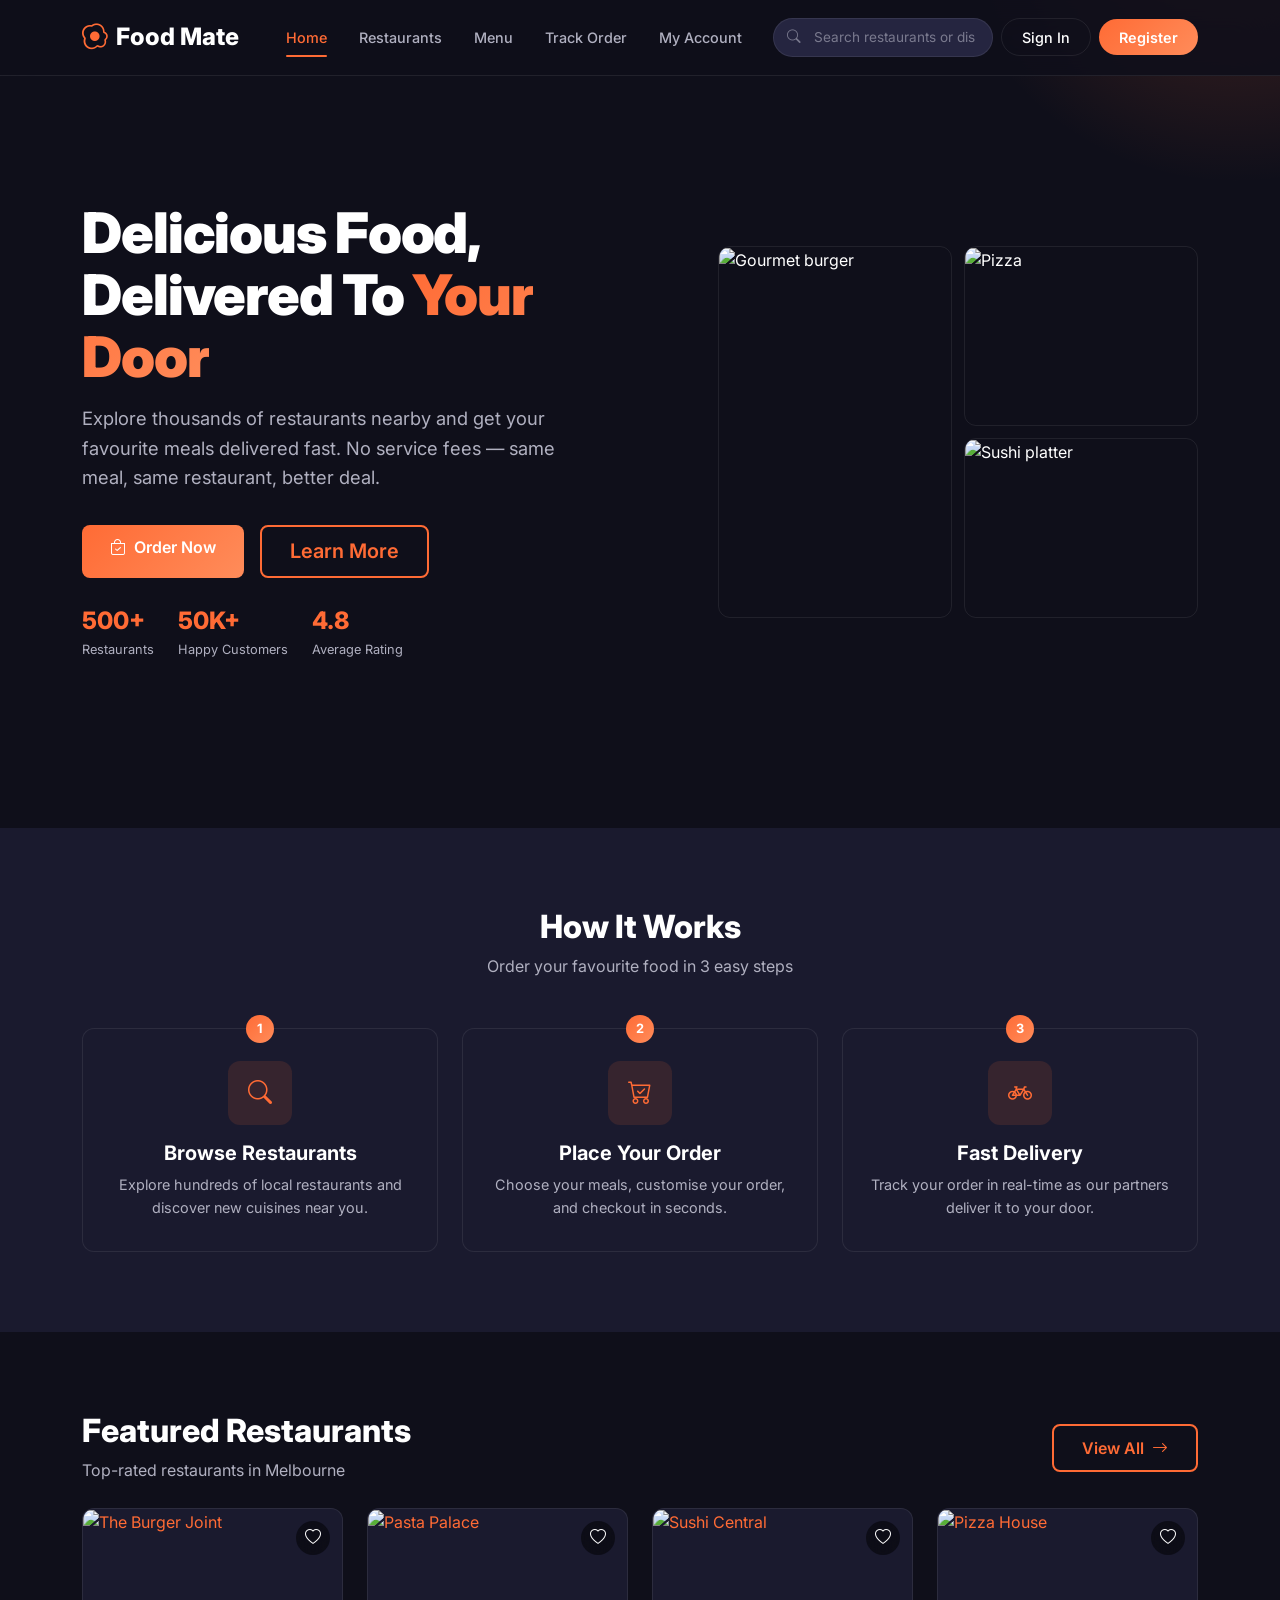
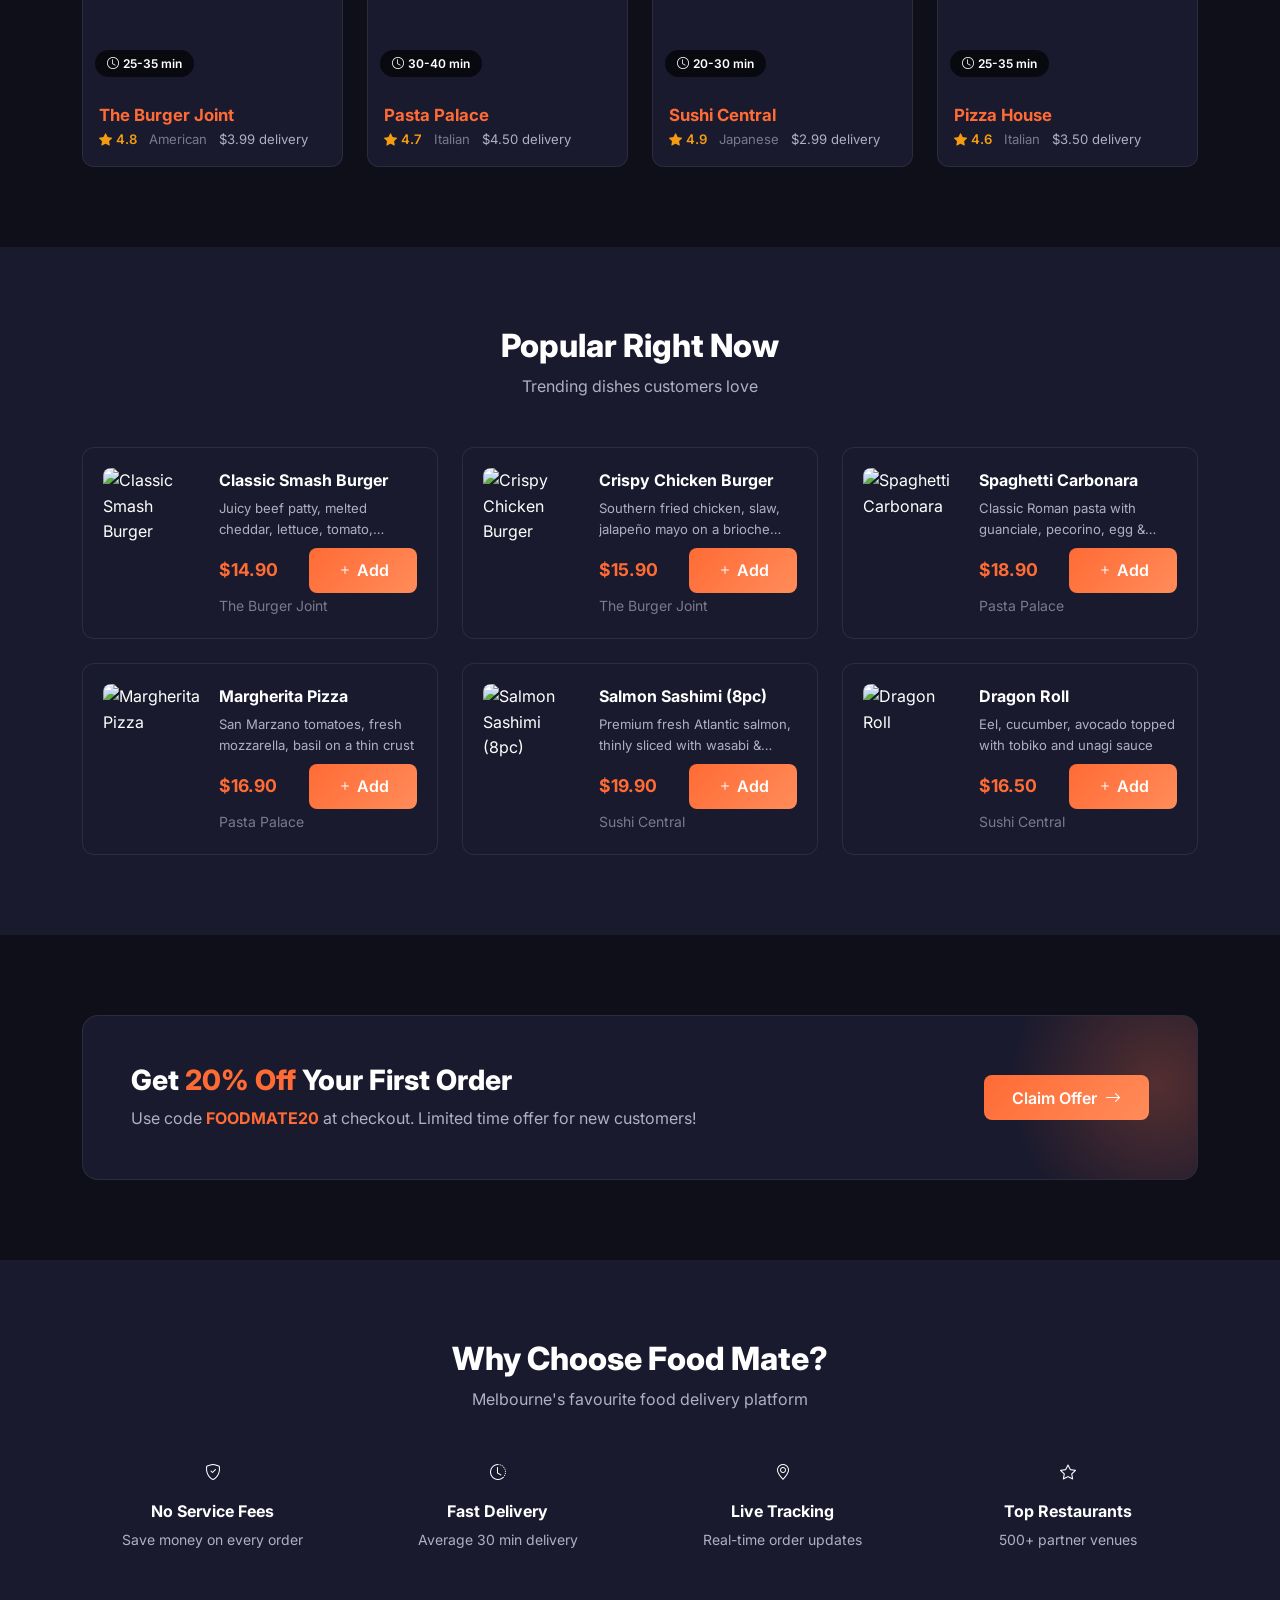
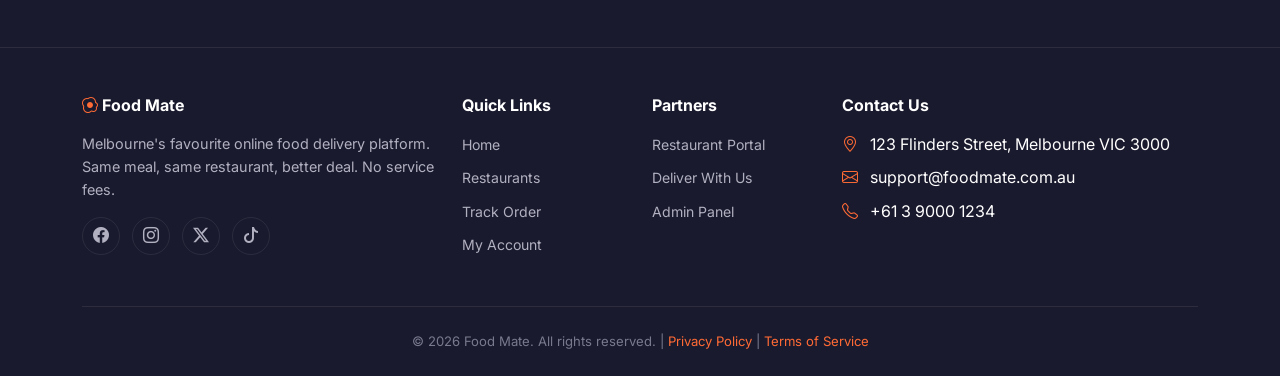
==== frontend/index.html @ a44403a7 "08 August Week 4" ====
<!DOCTYPE html>
<html lang="en">
<head>
  <meta charset="UTF-8">
  <meta name="viewport" content="width=device-width, initial-scale=1.0">
  <meta name="description" content="Food Mate — Melbourne's favourite online food delivery platform. Order from local restaurants with no service fees.">
  <title>Food Mate — Delicious Food, Delivered To Your Door</title>
  <!-- Bootstrap 5 -->
  <link href="https://cdn.jsdelivr.net/npm/bootstrap@5.3.3/dist/css/bootstrap.min.css" rel="stylesheet">
  <!-- Bootstrap Icons -->
  <link href="https://cdn.jsdelivr.net/npm/bootstrap-icons@1.11.3/font/bootstrap-icons.min.css" rel="stylesheet">
  <!-- Custom CSS -->
  <link href="css/style.css" rel="stylesheet">
</head>
<body>

  <!-- ═══════ NAVBAR ═══════ -->
  <nav class="navbar navbar-expand-lg navbar-foodmate fixed-top" id="mainNav">
    <div class="container">
      <a class="navbar-brand navbar-brand-custom" href="index.html">
        <i class="bi bi-egg-fried brand-icon"></i> Food Mate
      </a>
      <button class="navbar-toggler" type="button" data-bs-toggle="collapse" data-bs-target="#navbarContent">
        <span class="navbar-toggler-icon"></span>
      </button>
      <div class="collapse navbar-collapse" id="navbarContent">
        <ul class="navbar-nav mx-auto mb-2 mb-lg-0">
          <li class="nav-item"><a class="nav-link active" href="index.html">Home</a></li>
          <li class="nav-item"><a class="nav-link" href="restaurants.html">Restaurants</a></li>
          <li class="nav-item"><a class="nav-link" href="restaurant-detail.html">Menu</a></li>
          <li class="nav-item"><a class="nav-link" href="track-order.html">Track Order</a></li>
          <li class="nav-item"><a class="nav-link" href="dashboard.html">My Account</a></li>
        </ul>
        <div class="d-flex align-items-center gap-2">
          <div class="nav-search d-none d-md-block">
            <i class="bi bi-search search-icon"></i>
            <input type="text" placeholder="Search restaurants or dishes..." id="navSearch">
          </div>
          <a href="login.html" class="btn btn-signin">Sign In</a>
          <a href="login.html" class="btn btn-register">Register</a>
        </div>
      </div>
    </div>
  </nav>

  <!-- ═══════ HERO SECTION ═══════ -->
  <section class="hero-section" style="padding-top: 100px;">
    <div class="container">
      <div class="row align-items-center">
        <div class="col-lg-6 mb-4 mb-lg-0">
          <h1 class="hero-title animate-fadeInUp">
            Delicious Food,<br>Delivered To <span class="highlight">Your Door</span>
          </h1>
          <p class="hero-subtitle animate-fadeInUp delay-1">
            Explore thousands of restaurants nearby and get your favourite meals delivered fast. No service fees — same meal, same restaurant, better deal.
          </p>
          <div class="d-flex gap-3 animate-fadeInUp delay-2">
            <a href="restaurants.html" class="btn btn-accent btn-lg">
              <i class="bi bi-bag-check me-2"></i>Order Now
            </a>
            <a href="#how-it-works" class="btn btn-accent-outline btn-lg">
              Learn More
            </a>
          </div>
          <!-- Quick Stats -->
          <div class="d-flex gap-4 mt-4 animate-fadeInUp delay-3">
            <div>
              <div style="font-size:1.5rem; font-weight:800; color:var(--accent)">500+</div>
              <div style="font-size:0.8rem; color:var(--text-secondary)">Restaurants</div>
            </div>
            <div>
              <div style="font-size:1.5rem; font-weight:800; color:var(--accent)">50K+</div>
              <div style="font-size:0.8rem; color:var(--text-secondary)">Happy Customers</div>
            </div>
            <div>
              <div style="font-size:1.5rem; font-weight:800; color:var(--accent)">4.8</div>
              <div style="font-size:0.8rem; color:var(--text-secondary)">Average Rating</div>
            </div>
          </div>
        </div>
        <div class="col-lg-6 animate-fadeInUp delay-2">
          <div class="hero-image-grid">
            <div class="img-wrapper">
              <img src="https://images.unsplash.com/photo-1568901346375-23c9450c58cd?w=400&h=500&fit=crop" alt="Gourmet burger">
            </div>
            <div class="img-wrapper">
              <img src="https://images.unsplash.com/photo-1565299624946-b28f40a0ae38?w=400&h=250&fit=crop" alt="Pizza">
            </div>
            <div class="img-wrapper">
              <img src="https://images.unsplash.com/photo-1579584425555-c3ce17fd4351?w=400&h=250&fit=crop" alt="Sushi platter">
            </div>
          </div>
        </div>
      </div>
    </div>
  </section>

  <!-- ═══════ HOW IT WORKS ═══════ -->
  <section class="section-padding" id="how-it-works" style="background: var(--bg-primary);">
    <div class="container">
      <div class="text-center mb-5">
        <h2 class="section-title reveal">How It Works</h2>
        <p class="section-subtitle reveal">Order your favourite food in 3 easy steps</p>
      </div>
      <div class="row g-4">
        <div class="col-md-4 reveal delay-1">
          <div class="step-card">
            <span class="step-number">1</span>
            <div class="step-icon"><i class="bi bi-search"></i></div>
            <h5>Browse Restaurants</h5>
            <p>Explore hundreds of local restaurants and discover new cuisines near you.</p>
          </div>
        </div>
        <div class="col-md-4 reveal delay-2">
          <div class="step-card">
            <span class="step-number">2</span>
            <div class="step-icon"><i class="bi bi-cart-check"></i></div>
            <h5>Place Your Order</h5>
            <p>Choose your meals, customise your order, and checkout in seconds.</p>
          </div>
        </div>
        <div class="col-md-4 reveal delay-3">
          <div class="step-card">
            <span class="step-number">3</span>
            <div class="step-icon"><i class="bi bi-bicycle"></i></div>
            <h5>Fast Delivery</h5>
            <p>Track your order in real-time as our partners deliver it to your door.</p>
          </div>
        </div>
      </div>
    </div>
  </section>

  <!-- ═══════ FEATURED RESTAURANTS ═══════ -->
  <section class="section-padding">
    <div class="container">
      <div class="d-flex justify-content-between align-items-center mb-4">
        <div>
          <h2 class="section-title reveal">Featured Restaurants</h2>
          <p class="section-subtitle reveal mb-0">Top-rated restaurants in Melbourne</p>
        </div>
        <a href="restaurants.html" class="btn btn-accent-outline d-none d-md-inline-block reveal">View All <i class="bi bi-arrow-right ms-1"></i></a>
      </div>
      <div class="row g-4" id="featuredRestaurants">
        <!-- Filled by JS -->
      </div>
      <div class="text-center mt-4 d-md-none">
        <a href="restaurants.html" class="btn btn-accent-outline">View All Restaurants</a>
      </div>
    </div>
  </section>

  <!-- ═══════ POPULAR DISHES ═══════ -->
  <section class="section-padding" style="background: var(--bg-primary);">
    <div class="container">
      <div class="text-center mb-5">
        <h2 class="section-title reveal">Popular Right Now</h2>
        <p class="section-subtitle reveal">Trending dishes customers love</p>
      </div>
      <div class="row g-4" id="popularDishes">
        <!-- Filled by JS -->
      </div>
    </div>
  </section>

  <!-- ═══════ PROMO BANNER ═══════ -->
  <section class="section-padding">
    <div class="container">
      <div class="promo-banner d-flex flex-column flex-md-row align-items-center justify-content-between gap-3 reveal">
        <div>
          <h3>Get <span class="highlight">20% Off</span> Your First Order</h3>
          <p class="mb-0">Use code <strong style="color:var(--accent)">FOODMATE20</strong> at checkout. Limited time offer for new customers!</p>
        </div>
        <a href="restaurants.html" class="btn btn-accent btn-lg flex-shrink-0" style="position:relative;">
          Claim Offer <i class="bi bi-arrow-right ms-1"></i>
        </a>
      </div>
    </div>
  </section>

  <!-- ═══════ APP FEATURES ═══════ -->
  <section class="section-padding" style="background: var(--bg-primary);">
    <div class="container">
      <div class="text-center mb-5">
        <h2 class="section-title reveal">Why Choose Food Mate?</h2>
        <p class="section-subtitle reveal">Melbourne's favourite food delivery platform</p>
      </div>
      <div class="row g-4">
        <div class="col-md-3 col-6 reveal delay-1">
          <div class="text-center">
            <div class="step-icon mx-auto mb-3"><i class="bi bi-shield-check"></i></div>
            <h6 class="fw-bold">No Service Fees</h6>
            <p class="small" style="color:var(--text-secondary)">Save money on every order</p>
          </div>
        </div>
        <div class="col-md-3 col-6 reveal delay-2">
          <div class="text-center">
            <div class="step-icon mx-auto mb-3"><i class="bi bi-clock-history"></i></div>
            <h6 class="fw-bold">Fast Delivery</h6>
            <p class="small" style="color:var(--text-secondary)">Average 30 min delivery</p>
          </div>
        </div>
        <div class="col-md-3 col-6 reveal delay-3">
          <div class="text-center">
            <div class="step-icon mx-auto mb-3"><i class="bi bi-geo-alt"></i></div>
            <h6 class="fw-bold">Live Tracking</h6>
            <p class="small" style="color:var(--text-secondary)">Real-time order updates</p>
          </div>
        </div>
        <div class="col-md-3 col-6 reveal delay-4">
          <div class="text-center">
            <div class="step-icon mx-auto mb-3"><i class="bi bi-star"></i></div>
            <h6 class="fw-bold">Top Restaurants</h6>
            <p class="small" style="color:var(--text-secondary)">500+ partner venues</p>
          </div>
        </div>
      </div>
    </div>
  </section>

  <!-- ═══════ FOOTER ═══════ -->
  <footer class="footer">
    <div class="container">
      <div class="row g-4">
        <div class="col-lg-4 col-md-6">
          <h5><i class="bi bi-egg-fried" style="color:var(--accent)"></i> Food Mate</h5>
          <p style="color:var(--text-secondary); font-size:0.9rem;">Melbourne's favourite online food delivery platform. Same meal, same restaurant, better deal. No service fees.</p>
          <div class="social-icons">
            <a href="#"><i class="bi bi-facebook"></i></a>
            <a href="#"><i class="bi bi-instagram"></i></a>
            <a href="#"><i class="bi bi-twitter-x"></i></a>
            <a href="#"><i class="bi bi-tiktok"></i></a>
          </div>
        </div>
        <div class="col-lg-2 col-md-6">
          <h5>Quick Links</h5>
          <ul class="footer-links">
            <li><a href="index.html">Home</a></li>
            <li><a href="restaurants.html">Restaurants</a></li>
            <li><a href="track-order.html">Track Order</a></li>
            <li><a href="dashboard.html">My Account</a></li>
          </ul>
        </div>
        <div class="col-lg-2 col-md-6">
          <h5>Partners</h5>
          <ul class="footer-links">
            <li><a href="restaurant-dashboard.html">Restaurant Portal</a></li>
            <li><a href="delivery-dashboard.html">Deliver With Us</a></li>
            <li><a href="admin.html">Admin Panel</a></li>
          </ul>
        </div>
        <div class="col-lg-4 col-md-6">
          <h5>Contact Us</h5>
          <ul class="footer-links">
            <li><i class="bi bi-geo-alt me-2" style="color:var(--accent)"></i> 123 Flinders Street, Melbourne VIC 3000</li>
            <li><i class="bi bi-envelope me-2" style="color:var(--accent)"></i> support@foodmate.com.au</li>
            <li><i class="bi bi-telephone me-2" style="color:var(--accent)"></i> +61 3 9000 1234</li>
          </ul>
        </div>
      </div>
      <div class="footer-bottom">
        <p class="mb-0">&copy; 2026 Food Mate. All rights reserved. | <a href="#">Privacy Policy</a> | <a href="#">Terms of Service</a></p>
      </div>
    </div>
  </footer>

  <!-- Bootstrap JS -->
  <script src="https://cdn.jsdelivr.net/npm/bootstrap@5.3.3/dist/js/bootstrap.bundle.min.js"></script>
  <script src="js/app.js"></script>
  <script>
    // Populate Featured Restaurants
    document.addEventListener('DOMContentLoaded', () => {
      const container = document.getElementById('featuredRestaurants');
      RESTAURANTS.slice(0, 4).forEach((r, i) => {
        container.innerHTML += `
          <div class="col-lg-3 col-md-6 reveal delay-${i+1}">
            <a href="restaurant-detail.html?id=${r.id}" class="text-decoration-none">
              <div class="restaurant-card">
                <div class="card-img-wrapper">
                  <img src="${r.image}" alt="${r.name}" loading="lazy">
                  <button class="fav-btn" title="Add to favorites"><i class="bi bi-heart"></i></button>
                  <span class="delivery-badge"><i class="bi bi-clock me-1"></i>${r.deliveryTime}</span>
                </div>
                <div class="card-body">
                  <h6 class="restaurant-name">${r.name}</h6>
                  <div class="restaurant-meta">
                    <span class="rating"><i class="bi bi-star-fill"></i> ${r.rating}</span>
                    <span class="cuisine-tag">${r.cuisine}</span>
                    <span>$${r.deliveryFee.toFixed(2)} delivery</span>
                  </div>
                </div>
              </div>
            </a>
          </div>`;
      });

      // Populate Popular Dishes
      const dishContainer = document.getElementById('popularDishes');
      const allDishes = RESTAURANTS.flatMap(r => r.menu.slice(0, 2).map(m => ({...m, restaurant: r.name})));
      allDishes.slice(0, 6).forEach((dish, i) => {
        dishContainer.innerHTML += `
          <div class="col-lg-4 col-md-6 reveal delay-${(i%3)+1}">
            <div class="menu-item">
              <img src="${dish.image}" alt="${dish.name}" class="item-image">
              <div class="item-info">
                <div class="item-name">${dish.name}</div>
                <div class="item-desc">${dish.desc}</div>
                <div class="d-flex justify-content-between align-items-center">
                  <span class="item-price">${formatPrice(dish.price)}</span>
                  <button class="btn btn-accent btn-sm" onclick="Cart.addItem({id:${dish.id}, name:'${dish.name.replace(/'/g,"\\'")}', price:${dish.price}, image:'${dish.image}'})">
                    <i class="bi bi-plus"></i> Add
                  </button>
                </div>
                <small style="color:var(--text-muted)">${dish.restaurant}</small>
              </div>
            </div>
          </div>`;
      });

      // Re-init scroll reveal for dynamically added elements
      initScrollReveal();
      initFavorites();
    });
  </script>
</body>
</html>
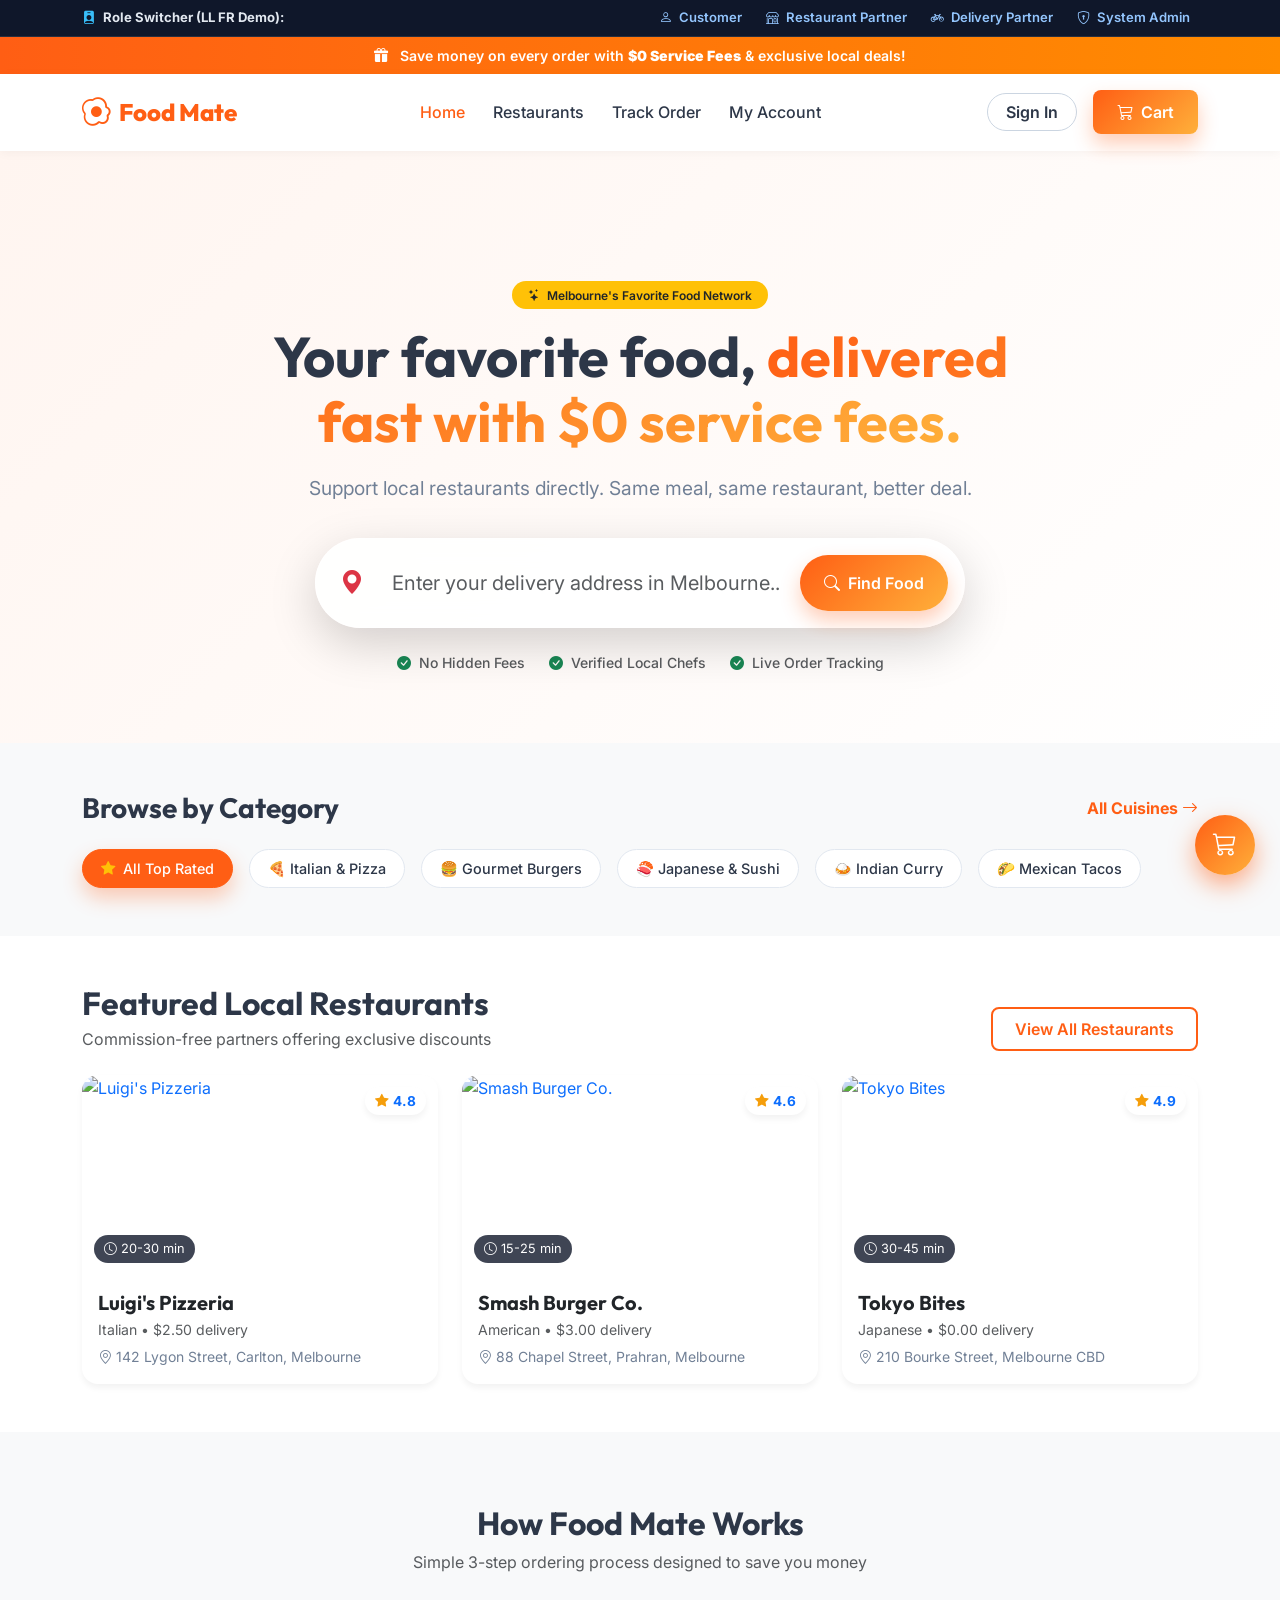
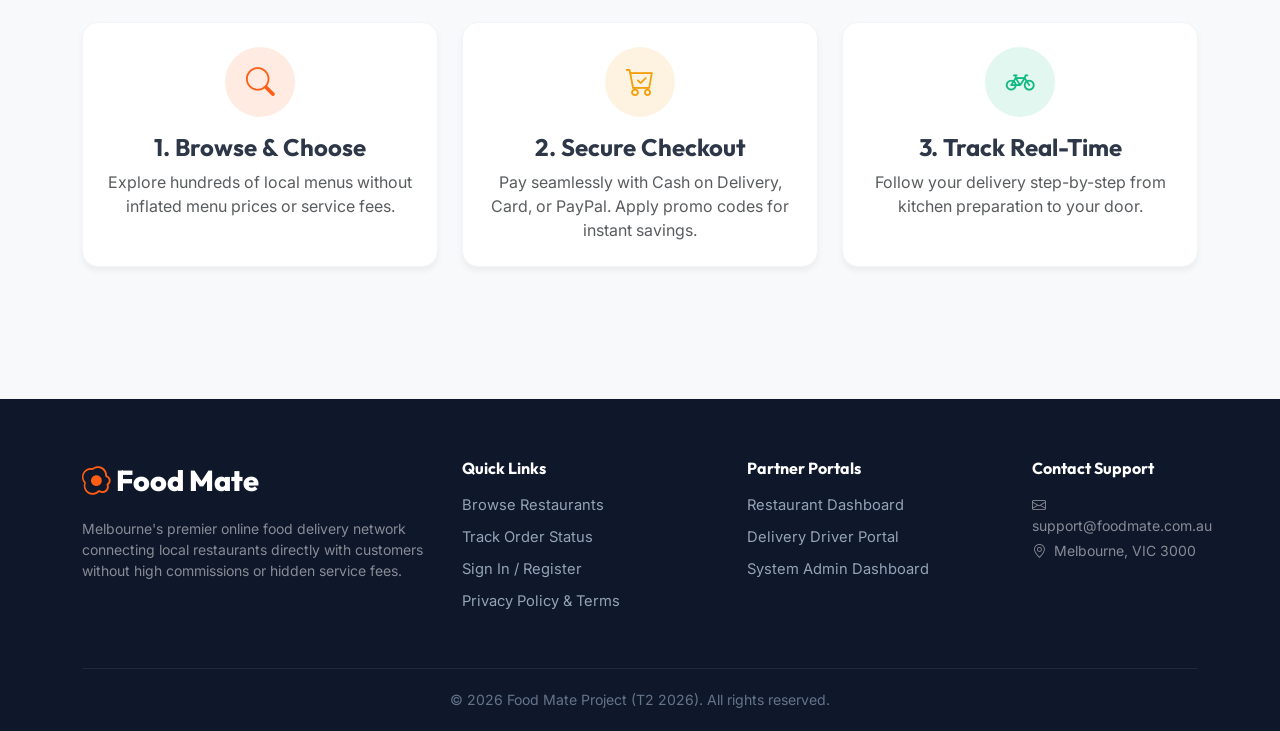
==== commit 88e39962: "feat: complete frontend UI design covering all Project 23 LL FRs (Customer, Restaurant, Delivery, Ad" ====
--- a/frontend/index.html
+++ b/frontend/index.html
@@ -3,22 +3,37 @@
 <head>
   <meta charset="UTF-8">
   <meta name="viewport" content="width=device-width, initial-scale=1.0">
-  <meta name="description" content="Food Mate — Melbourne's favourite online food delivery platform. Order from local restaurants with no service fees.">
-  <title>Food Mate — Delicious Food, Delivered To Your Door</title>
-  <!-- Bootstrap 5 -->
+  <meta name="description" content="Food Mate — Melbourne's premium zero-service-fee food delivery platform. Order from top local restaurants.">
+  <title>Food Mate — Zero Service Fee Food Delivery</title>
   <link href="https://cdn.jsdelivr.net/npm/bootstrap@5.3.3/dist/css/bootstrap.min.css" rel="stylesheet">
-  <!-- Bootstrap Icons -->
   <link href="https://cdn.jsdelivr.net/npm/bootstrap-icons@1.11.3/font/bootstrap-icons.min.css" rel="stylesheet">
-  <!-- Custom CSS -->
   <link href="css/style.css" rel="stylesheet">
 </head>
 <body>
 
-  <!-- ═══════ NAVBAR ═══════ -->
-  <nav class="navbar navbar-expand-lg navbar-foodmate fixed-top" id="mainNav">
+  <!-- Demo Role Simulator Bar -->
+  <div class="role-demo-bar text-center">
+    <div class="container d-flex justify-content-between align-items-center flex-wrap">
+      <span><i class="bi bi-person-badge-fill me-1" style="color:#38bdf8"></i> <strong>Role Switcher (LL FR Demo):</strong></span>
+      <div class="d-flex gap-2">
+        <a href="index.html" class="active"><i class="bi bi-person me-1"></i> Customer</a>
+        <a href="restaurant-dashboard.html"><i class="bi bi-shop me-1"></i> Restaurant Partner</a>
+        <a href="delivery-dashboard.html"><i class="bi bi-bicycle me-1"></i> Delivery Partner</a>
+        <a href="admin-dashboard.html"><i class="bi bi-shield-lock me-1"></i> System Admin</a>
+      </div>
+    </div>
+  </div>
+
+  <!-- Announcement Bar -->
+  <div class="announcement-bar">
+    <i class="bi bi-gift-fill me-2"></i> Save money on every order with <strong>$0 Service Fees</strong> & exclusive local deals!
+  </div>
+
+  <!-- Navbar -->
+  <nav class="navbar navbar-expand-lg navbar-foodmate sticky-top" id="mainNav">
     <div class="container">
       <a class="navbar-brand navbar-brand-custom" href="index.html">
-        <i class="bi bi-egg-fried brand-icon"></i> Food Mate
+        <i class="bi bi-egg-fried"></i> Food Mate
       </a>
       <button class="navbar-toggler" type="button" data-bs-toggle="collapse" data-bs-target="#navbarContent">
         <span class="navbar-toggler-icon"></span>
@@ -27,300 +42,189 @@
         <ul class="navbar-nav mx-auto mb-2 mb-lg-0">
           <li class="nav-item"><a class="nav-link active" href="index.html">Home</a></li>
           <li class="nav-item"><a class="nav-link" href="restaurants.html">Restaurants</a></li>
-          <li class="nav-item"><a class="nav-link" href="restaurant-detail.html">Menu</a></li>
           <li class="nav-item"><a class="nav-link" href="track-order.html">Track Order</a></li>
           <li class="nav-item"><a class="nav-link" href="dashboard.html">My Account</a></li>
         </ul>
-        <div class="d-flex align-items-center gap-2">
-          <div class="nav-search d-none d-md-block">
-            <i class="bi bi-search search-icon"></i>
-            <input type="text" placeholder="Search restaurants or dishes..." id="navSearch">
-          </div>
+        <div class="d-flex align-items-center gap-3">
           <a href="login.html" class="btn btn-signin">Sign In</a>
-          <a href="login.html" class="btn btn-register">Register</a>
+          <a href="checkout.html" class="btn btn-primary-custom text-decoration-none position-relative">
+            <i class="bi bi-cart3 me-1"></i> Cart
+            <span class="cart-count" style="position:absolute; top:-6px; right:-6px; display:none;">0</span>
+          </a>
         </div>
       </div>
     </div>
   </nav>
 
-  <!-- ═══════ HERO SECTION ═══════ -->
-  <section class="hero-section" style="padding-top: 100px;">
-    <div class="container">
-      <div class="row align-items-center">
-        <div class="col-lg-6 mb-4 mb-lg-0">
-          <h1 class="hero-title animate-fadeInUp">
-            Delicious Food,<br>Delivered To <span class="highlight">Your Door</span>
-          </h1>
-          <p class="hero-subtitle animate-fadeInUp delay-1">
-            Explore thousands of restaurants nearby and get your favourite meals delivered fast. No service fees — same meal, same restaurant, better deal.
-          </p>
-          <div class="d-flex gap-3 animate-fadeInUp delay-2">
-            <a href="restaurants.html" class="btn btn-accent btn-lg">
-              <i class="bi bi-bag-check me-2"></i>Order Now
+  <!-- Hero Section -->
+  <header class="hero-section text-center">
+    <div class="container">
+      <div class="row align-items-center justify-content-center">
+        <div class="col-lg-9">
+          <span class="badge rounded-pill bg-warning text-dark px-3 py-2 fw-semibold mb-3">
+            <i class="bi bi-stars me-1"></i> Melbourne's Favorite Food Network
+          </span>
+          <h1 class="hero-title">Your favorite food, <span>delivered fast with $0 service fees.</span></h1>
+          <p class="hero-subtitle">Support local restaurants directly. Same meal, same restaurant, better deal.</p>
+          
+          <div class="glass-panel p-3 d-flex align-items-center mx-auto shadow-lg" style="max-width: 650px; border-radius: 50px;">
+            <i class="bi bi-geo-alt-fill text-danger fs-4 ms-2 me-3"></i>
+            <input type="text" class="form-control border-0 bg-transparent fs-5" placeholder="Enter your delivery address in Melbourne..." id="heroAddressInput">
+            <a href="restaurants.html" class="btn-primary-custom text-decoration-none ms-2 text-nowrap py-3 px-4" style="border-radius: 40px;">
+              <i class="bi bi-search me-1"></i> Find Food
             </a>
-            <a href="#how-it-works" class="btn btn-accent-outline btn-lg">
-              Learn More
-            </a>
-          </div>
-          <!-- Quick Stats -->
-          <div class="d-flex gap-4 mt-4 animate-fadeInUp delay-3">
-            <div>
-              <div style="font-size:1.5rem; font-weight:800; color:var(--accent)">500+</div>
-              <div style="font-size:0.8rem; color:var(--text-secondary)">Restaurants</div>
-            </div>
-            <div>
-              <div style="font-size:1.5rem; font-weight:800; color:var(--accent)">50K+</div>
-              <div style="font-size:0.8rem; color:var(--text-secondary)">Happy Customers</div>
-            </div>
-            <div>
-              <div style="font-size:1.5rem; font-weight:800; color:var(--accent)">4.8</div>
-              <div style="font-size:0.8rem; color:var(--text-secondary)">Average Rating</div>
-            </div>
-          </div>
-        </div>
-        <div class="col-lg-6 animate-fadeInUp delay-2">
-          <div class="hero-image-grid">
-            <div class="img-wrapper">
-              <img src="https://images.unsplash.com/photo-1568901346375-23c9450c58cd?w=400&h=500&fit=crop" alt="Gourmet burger">
-            </div>
-            <div class="img-wrapper">
-              <img src="https://images.unsplash.com/photo-1565299624946-b28f40a0ae38?w=400&h=250&fit=crop" alt="Pizza">
-            </div>
-            <div class="img-wrapper">
-              <img src="https://images.unsplash.com/photo-1579584425555-c3ce17fd4351?w=400&h=250&fit=crop" alt="Sushi platter">
-            </div>
-          </div>
-        </div>
+          </div>
+
+          <div class="mt-4 d-flex justify-content-center gap-4 text-muted small fw-medium flex-wrap">
+            <span><i class="bi bi-check-circle-fill text-success me-1"></i> No Hidden Fees</span>
+            <span><i class="bi bi-check-circle-fill text-success me-1"></i> Verified Local Chefs</span>
+            <span><i class="bi bi-check-circle-fill text-success me-1"></i> Live Order Tracking</span>
+          </div>
+        </div>
+      </div>
+    </div>
+  </header>
+
+  <!-- Categories -->
+  <section class="py-5">
+    <div class="container">
+      <div class="d-flex justify-content-between align-items-center mb-4">
+        <h3 class="mb-0">Browse by Category</h3>
+        <a href="restaurants.html" class="text-decoration-none fw-bold" style="color: var(--primary-color)">All Cuisines <i class="bi bi-arrow-right"></i></a>
+      </div>
+      <div class="d-flex flex-wrap gap-3">
+        <a href="restaurants.html?filter=all" class="filter-pill active text-decoration-none"><i class="bi bi-star-fill text-warning me-1"></i> All Top Rated</a>
+        <a href="restaurants.html?filter=italian" class="filter-pill text-decoration-none">🍕 Italian & Pizza</a>
+        <a href="restaurants.html?filter=american" class="filter-pill text-decoration-none">🍔 Gourmet Burgers</a>
+        <a href="restaurants.html?filter=japanese" class="filter-pill text-decoration-none">🍣 Japanese & Sushi</a>
+        <a href="restaurants.html?filter=indian" class="filter-pill text-decoration-none">🍛 Indian Curry</a>
+        <a href="restaurants.html?filter=mexican" class="filter-pill text-decoration-none">🌮 Mexican Tacos</a>
       </div>
     </div>
   </section>
 
-  <!-- ═══════ HOW IT WORKS ═══════ -->
-  <section class="section-padding" id="how-it-works" style="background: var(--bg-primary);">
-    <div class="container">
-      <div class="text-center mb-5">
-        <h2 class="section-title reveal">How It Works</h2>
-        <p class="section-subtitle reveal">Order your favourite food in 3 easy steps</p>
-      </div>
+  <!-- Featured Restaurants -->
+  <section class="py-5 bg-white">
+    <div class="container">
+      <div class="d-flex justify-content-between align-items-end mb-4">
+        <div>
+          <h2 class="mb-1">Featured Local Restaurants</h2>
+          <p class="text-muted mb-0">Commission-free partners offering exclusive discounts</p>
+        </div>
+        <a href="restaurants.html" class="btn btn-outline-custom text-decoration-none">View All Restaurants</a>
+      </div>
+      <div class="row g-4" id="indexFeaturedGrid">
+        <!-- Rendered dynamically -->
+      </div>
+    </div>
+  </section>
+
+  <!-- Value Proposition / How It Works -->
+  <section class="py-5 bg-light text-center">
+    <div class="container py-4">
+      <h2 class="mb-2">How Food Mate Works</h2>
+      <p class="text-muted mb-5">Simple 3-step ordering process designed to save you money</p>
+
       <div class="row g-4">
-        <div class="col-md-4 reveal delay-1">
-          <div class="step-card">
-            <span class="step-number">1</span>
-            <div class="step-icon"><i class="bi bi-search"></i></div>
-            <h5>Browse Restaurants</h5>
-            <p>Explore hundreds of local restaurants and discover new cuisines near you.</p>
-          </div>
-        </div>
-        <div class="col-md-4 reveal delay-2">
-          <div class="step-card">
-            <span class="step-number">2</span>
-            <div class="step-icon"><i class="bi bi-cart-check"></i></div>
-            <h5>Place Your Order</h5>
-            <p>Choose your meals, customise your order, and checkout in seconds.</p>
-          </div>
-        </div>
-        <div class="col-md-4 reveal delay-3">
-          <div class="step-card">
-            <span class="step-number">3</span>
-            <div class="step-icon"><i class="bi bi-bicycle"></i></div>
-            <h5>Fast Delivery</h5>
-            <p>Track your order in real-time as our partners deliver it to your door.</p>
+        <div class="col-md-4">
+          <div class="card-dark h-100 p-4">
+            <div class="stat-icon primary mx-auto mb-3" style="width: 70px; height: 70px; font-size: 1.8rem;"><i class="bi bi-search"></i></div>
+            <h4>1. Browse & Choose</h4>
+            <p class="text-muted mb-0">Explore hundreds of local menus without inflated menu prices or service fees.</p>
+          </div>
+        </div>
+        <div class="col-md-4">
+          <div class="card-dark h-100 p-4">
+            <div class="stat-icon warning mx-auto mb-3" style="width: 70px; height: 70px; font-size: 1.8rem;"><i class="bi bi-cart-check"></i></div>
+            <h4>2. Secure Checkout</h4>
+            <p class="text-muted mb-0">Pay seamlessly with Cash on Delivery, Card, or PayPal. Apply promo codes for instant savings.</p>
+          </div>
+        </div>
+        <div class="col-md-4">
+          <div class="card-dark h-100 p-4">
+            <div class="stat-icon success mx-auto mb-3" style="width: 70px; height: 70px; font-size: 1.8rem;"><i class="bi bi-bicycle"></i></div>
+            <h4>3. Track Real-Time</h4>
+            <p class="text-muted mb-0">Follow your delivery step-by-step from kitchen preparation to your door.</p>
           </div>
         </div>
       </div>
     </div>
   </section>
 
-  <!-- ═══════ FEATURED RESTAURANTS ═══════ -->
-  <section class="section-padding">
-    <div class="container">
-      <div class="d-flex justify-content-between align-items-center mb-4">
-        <div>
-          <h2 class="section-title reveal">Featured Restaurants</h2>
-          <p class="section-subtitle reveal mb-0">Top-rated restaurants in Melbourne</p>
-        </div>
-        <a href="restaurants.html" class="btn btn-accent-outline d-none d-md-inline-block reveal">View All <i class="bi bi-arrow-right ms-1"></i></a>
-      </div>
-      <div class="row g-4" id="featuredRestaurants">
-        <!-- Filled by JS -->
-      </div>
-      <div class="text-center mt-4 d-md-none">
-        <a href="restaurants.html" class="btn btn-accent-outline">View All Restaurants</a>
-      </div>
-    </div>
-  </section>
-
-  <!-- ═══════ POPULAR DISHES ═══════ -->
-  <section class="section-padding" style="background: var(--bg-primary);">
-    <div class="container">
-      <div class="text-center mb-5">
-        <h2 class="section-title reveal">Popular Right Now</h2>
-        <p class="section-subtitle reveal">Trending dishes customers love</p>
-      </div>
-      <div class="row g-4" id="popularDishes">
-        <!-- Filled by JS -->
-      </div>
-    </div>
-  </section>
-
-  <!-- ═══════ PROMO BANNER ═══════ -->
-  <section class="section-padding">
-    <div class="container">
-      <div class="promo-banner d-flex flex-column flex-md-row align-items-center justify-content-between gap-3 reveal">
-        <div>
-          <h3>Get <span class="highlight">20% Off</span> Your First Order</h3>
-          <p class="mb-0">Use code <strong style="color:var(--accent)">FOODMATE20</strong> at checkout. Limited time offer for new customers!</p>
-        </div>
-        <a href="restaurants.html" class="btn btn-accent btn-lg flex-shrink-0" style="position:relative;">
-          Claim Offer <i class="bi bi-arrow-right ms-1"></i>
-        </a>
-      </div>
-    </div>
-  </section>
-
-  <!-- ═══════ APP FEATURES ═══════ -->
-  <section class="section-padding" style="background: var(--bg-primary);">
-    <div class="container">
-      <div class="text-center mb-5">
-        <h2 class="section-title reveal">Why Choose Food Mate?</h2>
-        <p class="section-subtitle reveal">Melbourne's favourite food delivery platform</p>
-      </div>
+  <!-- Footer -->
+  <footer class="footer">
+    <div class="container">
       <div class="row g-4">
-        <div class="col-md-3 col-6 reveal delay-1">
-          <div class="text-center">
-            <div class="step-icon mx-auto mb-3"><i class="bi bi-shield-check"></i></div>
-            <h6 class="fw-bold">No Service Fees</h6>
-            <p class="small" style="color:var(--text-secondary)">Save money on every order</p>
-          </div>
-        </div>
-        <div class="col-md-3 col-6 reveal delay-2">
-          <div class="text-center">
-            <div class="step-icon mx-auto mb-3"><i class="bi bi-clock-history"></i></div>
-            <h6 class="fw-bold">Fast Delivery</h6>
-            <p class="small" style="color:var(--text-secondary)">Average 30 min delivery</p>
-          </div>
-        </div>
-        <div class="col-md-3 col-6 reveal delay-3">
-          <div class="text-center">
-            <div class="step-icon mx-auto mb-3"><i class="bi bi-geo-alt"></i></div>
-            <h6 class="fw-bold">Live Tracking</h6>
-            <p class="small" style="color:var(--text-secondary)">Real-time order updates</p>
-          </div>
-        </div>
-        <div class="col-md-3 col-6 reveal delay-4">
-          <div class="text-center">
-            <div class="step-icon mx-auto mb-3"><i class="bi bi-star"></i></div>
-            <h6 class="fw-bold">Top Restaurants</h6>
-            <p class="small" style="color:var(--text-secondary)">500+ partner venues</p>
-          </div>
-        </div>
-      </div>
-    </div>
-  </section>
-
-  <!-- ═══════ FOOTER ═══════ -->
-  <footer class="footer">
-    <div class="container">
-      <div class="row g-4">
-        <div class="col-lg-4 col-md-6">
-          <h5><i class="bi bi-egg-fried" style="color:var(--accent)"></i> Food Mate</h5>
-          <p style="color:var(--text-secondary); font-size:0.9rem;">Melbourne's favourite online food delivery platform. Same meal, same restaurant, better deal. No service fees.</p>
-          <div class="social-icons">
-            <a href="#"><i class="bi bi-facebook"></i></a>
-            <a href="#"><i class="bi bi-instagram"></i></a>
-            <a href="#"><i class="bi bi-twitter-x"></i></a>
-            <a href="#"><i class="bi bi-tiktok"></i></a>
-          </div>
-        </div>
-        <div class="col-lg-2 col-md-6">
-          <h5>Quick Links</h5>
+        <div class="col-md-4">
+          <a class="footer-brand" href="index.html"><i class="bi bi-egg-fried"></i> Food Mate</a>
+          <p class="text-white-50 small">Melbourne's premier online food delivery network connecting local restaurants directly with customers without high commissions or hidden service fees.</p>
+        </div>
+        <div class="col-md-3">
+          <h6 class="fw-bold text-white mb-3">Quick Links</h6>
           <ul class="footer-links">
-            <li><a href="index.html">Home</a></li>
-            <li><a href="restaurants.html">Restaurants</a></li>
-            <li><a href="track-order.html">Track Order</a></li>
-            <li><a href="dashboard.html">My Account</a></li>
+            <li><a href="restaurants.html">Browse Restaurants</a></li>
+            <li><a href="track-order.html">Track Order Status</a></li>
+            <li><a href="login.html">Sign In / Register</a></li>
+            <li><a href="privacy-terms.html">Privacy Policy & Terms</a></li>
           </ul>
         </div>
-        <div class="col-lg-2 col-md-6">
-          <h5>Partners</h5>
+        <div class="col-md-3">
+          <h6 class="fw-bold text-white mb-3">Partner Portals</h6>
           <ul class="footer-links">
-            <li><a href="restaurant-dashboard.html">Restaurant Portal</a></li>
-            <li><a href="delivery-dashboard.html">Deliver With Us</a></li>
-            <li><a href="admin.html">Admin Panel</a></li>
+            <li><a href="restaurant-dashboard.html">Restaurant Dashboard</a></li>
+            <li><a href="delivery-dashboard.html">Delivery Driver Portal</a></li>
+            <li><a href="admin-dashboard.html">System Admin Dashboard</a></li>
           </ul>
         </div>
-        <div class="col-lg-4 col-md-6">
-          <h5>Contact Us</h5>
-          <ul class="footer-links">
-            <li><i class="bi bi-geo-alt me-2" style="color:var(--accent)"></i> 123 Flinders Street, Melbourne VIC 3000</li>
-            <li><i class="bi bi-envelope me-2" style="color:var(--accent)"></i> support@foodmate.com.au</li>
-            <li><i class="bi bi-telephone me-2" style="color:var(--accent)"></i> +61 3 9000 1234</li>
-          </ul>
-        </div>
-      </div>
-      <div class="footer-bottom">
-        <p class="mb-0">&copy; 2026 Food Mate. All rights reserved. | <a href="#">Privacy Policy</a> | <a href="#">Terms of Service</a></p>
+        <div class="col-md-2">
+          <h6 class="fw-bold text-white mb-3">Contact Support</h6>
+          <p class="text-white-50 small mb-1"><i class="bi bi-envelope me-1"></i> support@foodmate.com.au</p>
+          <p class="text-white-50 small"><i class="bi bi-geo-alt me-1"></i> Melbourne, VIC 3000</p>
+        </div>
+      </div>
+      <div class="footer-bottom text-center">
+        <p class="mb-0">&copy; 2026 Food Mate Project (T2 2026). All rights reserved.</p>
       </div>
     </div>
   </footer>
 
-  <!-- Bootstrap JS -->
+  <!-- Floating Cart -->
+  <div class="cart-floating">
+    <a href="checkout.html">
+      <button class="cart-btn" title="View Cart">
+        <i class="bi bi-cart3"></i>
+        <span class="cart-count" style="display:none;">0</span>
+      </button>
+    </a>
+  </div>
+
   <script src="https://cdn.jsdelivr.net/npm/bootstrap@5.3.3/dist/js/bootstrap.bundle.min.js"></script>
   <script src="js/app.js"></script>
   <script>
-    // Populate Featured Restaurants
     document.addEventListener('DOMContentLoaded', () => {
-      const container = document.getElementById('featuredRestaurants');
-      RESTAURANTS.slice(0, 4).forEach((r, i) => {
-        container.innerHTML += `
-          <div class="col-lg-3 col-md-6 reveal delay-${i+1}">
+      const grid = document.getElementById('indexFeaturedGrid');
+      if (grid && typeof RESTAURANTS !== 'undefined') {
+        grid.innerHTML = RESTAURANTS.map(r => `
+          <div class="col-md-4">
             <a href="restaurant-detail.html?id=${r.id}" class="text-decoration-none">
               <div class="restaurant-card">
                 <div class="card-img-wrapper">
-                  <img src="${r.image}" alt="${r.name}" loading="lazy">
-                  <button class="fav-btn" title="Add to favorites"><i class="bi bi-heart"></i></button>
-                  <span class="delivery-badge"><i class="bi bi-clock me-1"></i>${r.deliveryTime}</span>
+                  <img src="${r.image}" alt="${r.name}">
+                  <div class="rating-badge"><i class="bi bi-star-fill"></i> ${r.rating}</div>
+                  <div class="delivery-time"><i class="bi bi-clock me-1"></i>${r.deliveryTime}</div>
                 </div>
-                <div class="card-body">
-                  <h6 class="restaurant-name">${r.name}</h6>
-                  <div class="restaurant-meta">
-                    <span class="rating"><i class="bi bi-star-fill"></i> ${r.rating}</span>
-                    <span class="cuisine-tag">${r.cuisine}</span>
-                    <span>$${r.deliveryFee.toFixed(2)} delivery</span>
-                  </div>
+                <div class="p-3">
+                  <h5 class="text-dark mb-1">${r.name}</h5>
+                  <p class="text-muted mb-1" style="font-size:0.88rem;">${r.cuisine} • $${r.deliveryFee.toFixed(2)} delivery</p>
+                  <small style="color:var(--text-muted)"><i class="bi bi-geo-alt me-1"></i>${r.address}</small>
                 </div>
               </div>
             </a>
-          </div>`;
-      });
-
-      // Populate Popular Dishes
-      const dishContainer = document.getElementById('popularDishes');
-      const allDishes = RESTAURANTS.flatMap(r => r.menu.slice(0, 2).map(m => ({...m, restaurant: r.name})));
-      allDishes.slice(0, 6).forEach((dish, i) => {
-        dishContainer.innerHTML += `
-          <div class="col-lg-4 col-md-6 reveal delay-${(i%3)+1}">
-            <div class="menu-item">
-              <img src="${dish.image}" alt="${dish.name}" class="item-image">
-              <div class="item-info">
-                <div class="item-name">${dish.name}</div>
-                <div class="item-desc">${dish.desc}</div>
-                <div class="d-flex justify-content-between align-items-center">
-                  <span class="item-price">${formatPrice(dish.price)}</span>
-                  <button class="btn btn-accent btn-sm" onclick="Cart.addItem({id:${dish.id}, name:'${dish.name.replace(/'/g,"\\'")}', price:${dish.price}, image:'${dish.image}'})">
-                    <i class="bi bi-plus"></i> Add
-                  </button>
-                </div>
-                <small style="color:var(--text-muted)">${dish.restaurant}</small>
-              </div>
-            </div>
-          </div>`;
-      });
-
-      // Re-init scroll reveal for dynamically added elements
-      initScrollReveal();
-      initFavorites();
+          </div>
+        `).join('');
+      }
     });
   </script>
 </body>
 </html>
+
--- a/frontend/css/style.css
+++ b/frontend/css/style.css
@@ -0,0 +1,889 @@
+@import url('https://fonts.googleapis.com/css2?family=Outfit:wght@300;400;500;600;700;800&family=Inter:wght@400;500;600;700&display=swap');
+
+:root {
+  --primary-color: #ff5e14;
+  --primary-hover: #e04a08;
+  --secondary-color: #ffb03a;
+  --accent: #ff5e14;
+  --dark-bg: #121212;
+  --dark-surface: #1e1e1e;
+  --bg-secondary: #1a1a24;
+  --border-color: #2e2e3e;
+  --text-primary: #f1f5f9;
+  --text-secondary: #94a3b8;
+  --text-dark: #2d3748;
+  --text-muted: #718096;
+  --bg-light: #f8f9fa;
+  --white: #ffffff;
+  --success: #10b981;
+  --warning: #f59e0b;
+  --danger: #ef4444;
+  --info: #3b82f6;
+  --border-radius-sm: 8px;
+  --border-radius-md: 16px;
+  --border-radius-lg: 24px;
+  --shadow-sm: 0 4px 6px rgba(0,0,0,0.05);
+  --shadow-md: 0 10px 15px rgba(0,0,0,0.1);
+  --shadow-lg: 0 20px 25px rgba(0,0,0,0.15);
+  --shadow-primary: 0 10px 20px rgba(255, 94, 20, 0.3);
+  --transition: all 0.3s cubic-bezier(0.25, 0.8, 0.25, 1);
+}
+
+body {
+  font-family: 'Inter', sans-serif;
+  color: var(--text-dark);
+  background-color: var(--bg-light);
+  overflow-x: hidden;
+}
+
+h1, h2, h3, h4, h5, h6 {
+  font-family: 'Outfit', sans-serif;
+  font-weight: 700;
+}
+
+/* Demo Role Bar */
+.role-demo-bar {
+  background: #0f172a;
+  color: #e2e8f0;
+  font-size: 0.82rem;
+  padding: 6px 0;
+  border-bottom: 1px solid rgba(255,255,255,0.1);
+  position: relative;
+  z-index: 1040;
+}
+
+.role-demo-bar a {
+  color: #93c5fd;
+  text-decoration: none;
+  font-weight: 600;
+  padding: 2px 8px;
+  border-radius: 4px;
+  transition: var(--transition);
+}
+
+.role-demo-bar a:hover {
+  background: rgba(255,255,255,0.1);
+  color: white;
+}
+
+/* Announcement Bar */
+.announcement-bar {
+  background: linear-gradient(90deg, #ff5e14, #ff8c00);
+  color: white;
+  text-align: center;
+  padding: 8px 16px;
+  font-size: 0.88rem;
+  font-weight: 600;
+}
+
+/* Glassmorphism */
+.glass-panel {
+  background: rgba(255, 255, 255, 0.88);
+  backdrop-filter: blur(12px);
+  -webkit-backdrop-filter: blur(12px);
+  border: 1px solid rgba(255, 255, 255, 0.5);
+  border-radius: var(--border-radius-md);
+  box-shadow: var(--shadow-md);
+}
+
+.glass-nav {
+  background: rgba(255, 255, 255, 0.95);
+  backdrop-filter: blur(10px);
+  border-bottom: 1px solid rgba(0,0,0,0.05);
+}
+
+/* Custom Buttons */
+.btn-primary-custom, .btn-accent {
+  background: linear-gradient(135deg, var(--primary-color), var(--secondary-color));
+  color: white !important;
+  border: none;
+  border-radius: var(--border-radius-sm);
+  padding: 10px 24px;
+  font-weight: 600;
+  box-shadow: var(--shadow-primary);
+  transition: var(--transition);
+}
+
+.btn-primary-custom:hover, .btn-accent:hover {
+  transform: translateY(-2px);
+  box-shadow: 0 15px 25px rgba(255, 94, 20, 0.4);
+  color: white !important;
+}
+
+.btn-outline-custom {
+  background: transparent;
+  color: var(--primary-color);
+  border: 2px solid var(--primary-color);
+  border-radius: var(--border-radius-sm);
+  padding: 8px 22px;
+  font-weight: 600;
+  transition: var(--transition);
+}
+
+.btn-outline-custom:hover {
+  background: var(--primary-color);
+  color: white;
+}
+
+.btn-signin {
+  border: 1px solid #cbd5e1;
+  color: var(--text-dark);
+  font-weight: 600;
+  border-radius: 50px;
+  padding: 6px 18px;
+
+}
+.btn-signin:hover {
+  background: var(--primary-color);
+  color: white;
+  border-color: var(--primary-color);
+}
+
+/* Navbar */
+.navbar-foodmate {
+  padding: 12px 0;
+  transition: var(--transition);
+  background: rgba(255,255,255,0.95);
+  box-shadow: 0 2px 10px rgba(0,0,0,0.04);
+}
+
+.navbar-brand-custom {
+  font-family: 'Outfit', sans-serif;
+  font-weight: 800;
+  font-size: 1.5rem;
+  color: var(--primary-color) !important;
+  display: flex;
+  align-items: center;
+  gap: 8px;
+}
+
+.navbar-brand-custom i {
+  font-size: 1.8rem;
+}
+
+.nav-link {
+  font-weight: 500;
+  color: var(--text-dark);
+  position: relative;
+  transition: var(--transition);
+  padding: 8px 14px !important;
+}
+
+.nav-link:hover, .nav-link.active {
+  color: var(--primary-color) !important;
+}
+
+.nav-search {
+  position: relative;
+}
+
+.nav-search input {
+  padding: 8px 16px 8px 36px;
+  border-radius: 50px;
+  border: 1px solid #e2e8f0;
+  background: var(--bg-light);
+  outline: none;
+  transition: var(--transition);
+  width: 220px;
+  font-size: 0.9rem;
+}
+
+.nav-search input:focus {
+  border-color: var(--primary-color);
+  box-shadow: 0 0 0 3px rgba(255, 94, 20, 0.2);
+  width: 270px;
+  background: white;
+}
+
+.nav-search i.search-icon {
+  position: absolute;
+  left: 12px;
+  top: 50%;
+  transform: translateY(-50%);
+  color: var(--text-muted);
+}
+
+/* Hero Section */
+.hero-section {
+  padding: 130px 0 70px;
+  background: linear-gradient(135deg, #fff5f0 0%, #ffffff 100%);
+  position: relative;
+  overflow: hidden;
+}
+
+.hero-title {
+  font-size: 3.5rem;
+  line-height: 1.15;
+  margin-bottom: 20px;
+}
+
+.hero-title span {
+  background: linear-gradient(135deg, var(--primary-color), var(--secondary-color));
+  -webkit-background-clip: text;
+  -webkit-text-fill-color: transparent;
+}
+
+.hero-subtitle {
+  font-size: 1.2rem;
+  color: var(--text-muted);
+  margin-bottom: 35px;
+}
+
+/* Cards & Badges */
+.restaurant-card, .menu-card {
+  border: none;
+  border-radius: var(--border-radius-md);
+  overflow: hidden;
+  transition: var(--transition);
+  background: white;
+  box-shadow: var(--shadow-sm);
+  height: 100%;
+}
+
+.restaurant-card:hover, .menu-card:hover {
+  transform: translateY(-8px);
+  box-shadow: var(--shadow-lg);
+}
+
+.card-img-wrapper {
+  position: relative;
+  overflow: hidden;
+  height: 200px;
+}
+
+.card-img-wrapper img {
+  width: 100%;
+  height: 100%;
+  object-fit: cover;
+  transition: transform 0.5s ease;
+}
+
+.restaurant-card:hover .card-img-wrapper img {
+  transform: scale(1.08);
+}
+
+.rating-badge {
+  position: absolute;
+  top: 12px;
+  right: 12px;
+  background: white;
+  padding: 4px 10px;
+  border-radius: 20px;
+  font-weight: 700;
+  font-size: 0.85rem;
+  box-shadow: var(--shadow-sm);
+  display: flex;
+  align-items: center;
+  gap: 4px;
+}
+
+.rating-badge i {
+  color: var(--warning);
+}
+
+.delivery-badge, .delivery-time {
+  position: absolute;
+  bottom: 12px;
+  left: 12px;
+  background: rgba(15, 23, 42, 0.8);
+  color: white;
+  padding: 4px 10px;
+  border-radius: 20px;
+  font-size: 0.8rem;
+  backdrop-filter: blur(4px);
+}
+
+.fav-btn {
+  position: absolute;
+  top: 12px;
+  left: 12px;
+  background: rgba(255,255,255,0.9);
+  border: none;
+  width: 34px;
+  height: 34px;
+  border-radius: 50%;
+  display: flex;
+  align-items: center;
+  justify-content: center;
+  color: var(--danger);
+  cursor: pointer;
+  transition: var(--transition);
+}
+
+.fav-btn:hover {
+  background: white;
+  transform: scale(1.1);
+}
+
+.restaurant-meta {
+  display: flex;
+  align-items: center;
+  gap: 12px;
+  font-size: 0.85rem;
+  color: var(--text-muted);
+  margin-top: 6px;
+}
+
+.cuisine-tag {
+  background: #f1f5f9;
+  padding: 2px 8px;
+  border-radius: 4px;
+  font-weight: 500;
+
+}
+
+/* Filter Pills */
+.filter-pills {
+  display: flex;
+  gap: 10px;
+  overflow-x: auto;
+  padding-bottom: 10px;
+  margin-bottom: 20px;
+}
+
+.filter-pill {
+  padding: 8px 18px;
+  border-radius: 50px;
+  background: white;
+  border: 1px solid #e2e8f0;
+  color: var(--text-dark);
+  cursor: pointer;
+  transition: var(--transition);
+  font-weight: 500;
+  white-space: nowrap;
+  font-size: 0.9rem;
+}
+
+.filter-pill:hover, .filter-pill.active {
+  background: var(--primary-color);
+  color: white;
+  border-color: var(--primary-color);
+  box-shadow: var(--shadow-primary);
+}
+
+/* Sidebar Dark Card (Filters / Forms) */
+.card-dark {
+  background: white;
+  border-radius: var(--border-radius-md);
+  padding: 20px;
+  box-shadow: var(--shadow-sm);
+  border: 1px solid #f1f5f9;
+}
+
+.form-label-dark {
+  font-weight: 600;
+  font-size: 0.88rem;
+  color: var(--text-dark);
+  margin-bottom: 6px;
+}
+
+.form-control-dark {
+  background: #f8fafc;
+  border: 1px solid #e2e8f0;
+  border-radius: var(--border-radius-sm);
+  padding: 10px 14px;
+  font-size: 0.92rem;
+  transition: var(--transition);
+}
+
+.form-control-dark:focus {
+  background: white;
+  border-color: var(--primary-color);
+  box-shadow: 0 0 0 3px rgba(255,94,20,0.15);
+}
+
+/* Auth Page Layout */
+.auth-page {
+  display: flex;
+  min-height: 100vh;
+  background: #0f172a;
+}
+
+.auth-image-side {
+  flex: 1;
+  position: relative;
+  display: none;
+}
+
+@media (min-width: 992px) {
+  .auth-image-side { display: block; }
+}
+
+.auth-image-side img {
+  width: 100%;
+  height: 100%;
+  object-fit: cover;
+}
+
+.auth-image-side .overlay {
+  position: absolute;
+  inset: 0;
+  background: linear-gradient(180deg, rgba(15,23,42,0.3) 0%, rgba(15,23,42,0.9) 100%);
+}
+
+.auth-form-side {
+  width: 100%;
+  max-width: 520px;
+  background: #1e293b;
+  color: white;
+  display: flex;
+  align-items: center;
+  justify-content: center;
+  padding: 40px 30px;
+}
+
+.auth-form-container {
+  width: 100%;
+}
+
+.auth-card {
+  background: #0f172a;
+  border: 1px solid #334155;
+  border-radius: var(--border-radius-md);
+  padding: 30px;
+  box-shadow: var(--shadow-lg);
+}
+
+.auth-card h2 {
+  font-size: 1.8rem;
+  margin-bottom: 20px;
+}
+
+.role-selector {
+  display: grid;
+  grid-template-columns: repeat(2, 1fr);
+  gap: 10px;
+  margin-top: 8px;
+}
+
+.role-option input[type="radio"] {
+  display: none;
+}
+
+.role-option label {
+  display: block;
+  padding: 10px;
+  border: 1px solid #334155;
+  border-radius: var(--border-radius-sm);
+  text-align: center;
+  cursor: pointer;
+  font-size: 0.85rem;
+  font-weight: 600;
+  transition: var(--transition);
+  color: #94a3b8;
+}
+
+.role-option input[type="radio"]:checked + label {
+  border-color: var(--primary-color);
+  background: rgba(255,94,20,0.15);
+  color: white;
+}
+
+.divider-text {
+  text-align: center;
+  position: relative;
+  margin: 20px 0;
+  color: #64748b;
+  font-size: 0.85rem;
+}
+
+.divider-text::before, .divider-text::after {
+  content: '';
+  position: absolute;
+  top: 50%;
+  width: 42%;
+  height: 1px;
+  background: #334155;
+}
+
+.divider-text::before { left: 0; }
+.divider-text::after { right: 0; }
+
+.social-login {
+  display: flex;
+  gap: 10px;
+}
+
+.social-login .btn {
+  flex: 1;
+  background: #1e293b;
+  border: 1px solid #334155;
+  color: white;
+  font-weight: 500;
+  padding: 8px;
+  font-size: 0.9rem;
+}
+
+/* Dashboards (Admin, Restaurant, Delivery) */
+.dashboard-layout {
+  display: flex;
+  min-height: 100vh;
+}
+
+.sidebar {
+  width: 270px;
+  background: #0f172a;
+  color: white;
+  flex-shrink: 0;
+  position: fixed;
+  height: 100vh;
+  z-index: 1000;
+  padding: 20px 0;
+  overflow-y: auto;
+  border-right: 1px solid #1e293b;
+}
+
+.sidebar .brand {
+  padding: 0 24px 20px;
+  font-family: 'Outfit', sans-serif;
+  font-size: 1.5rem;
+  font-weight: 800;
+  color: white;
+  border-bottom: 1px solid #1e293b;
+  margin-bottom: 20px;
+}
+
+.sidebar-nav {
+  list-style: none;
+  padding: 0;
+  margin: 0;
+}
+
+.sidebar-nav li a {
+  display: flex;
+  align-items: center;
+  gap: 12px;
+  padding: 12px 24px;
+  color: #94a3b8;
+  text-decoration: none;
+  transition: var(--transition);
+  font-weight: 500;
+  font-size: 0.95rem;
+}
+
+.sidebar-nav li a:hover, .sidebar-nav li a.active {
+  color: white;
+  background: #1e293b;
+  border-left: 4px solid var(--primary-color);
+}
+
+.dashboard-content {
+  flex-grow: 1;
+  margin-left: 270px;
+  background: #f8fafc;
+  min-height: 100vh;
+}
+
+.dashboard-header {
+  background: white;
+  padding: 18px 30px;
+  display: flex;
+  justify-content: space-between;
+  align-items: center;
+  box-shadow: 0 1px 3px rgba(0,0,0,0.05);
+  border-bottom: 1px solid #e2e8f0;
+}
+
+.stat-card {
+  background: white;
+  border-radius: var(--border-radius-md);
+  padding: 20px 24px;
+  box-shadow: var(--shadow-sm);
+  display: flex;
+  align-items: center;
+  gap: 18px;
+  transition: var(--transition);
+  border: 1px solid #f1f5f9;
+}
+
+.stat-card:hover {
+  transform: translateY(-4px);
+  box-shadow: var(--shadow-md);
+}
+
+.stat-icon {
+  width: 54px;
+  height: 54px;
+  border-radius: 50%;
+  display: flex;
+  align-items: center;
+  justify-content: center;
+  font-size: 1.4rem;
+}
+
+.stat-icon.primary { background: rgba(255, 94, 20, 0.12); color: var(--primary-color); }
+.stat-icon.success { background: rgba(16, 185, 129, 0.12); color: var(--success); }
+.stat-icon.warning { background: rgba(245, 158, 11, 0.12); color: var(--warning); }
+.stat-icon.info { background: rgba(59, 130, 246, 0.12); color: var(--info); }
+
+.table-custom {
+  background: white;
+  border-radius: var(--border-radius-md);
+  overflow: hidden;
+  box-shadow: var(--shadow-sm);
+  border: 1px solid #f1f5f9;
+}
+
+.table-custom th {
+  background: #f8fafc;
+  color: #64748b;
+  font-weight: 600;
+  text-transform: uppercase;
+  font-size: 0.8rem;
+  letter-spacing: 0.5px;
+  padding: 14px 20px;
+  border-bottom: 1px solid #e2e8f0;
+}
+
+.table-custom td {
+  padding: 14px 20px;
+  vertical-align: middle;
+  color: var(--text-dark);
+  font-weight: 500;
+  border-bottom: 1px solid #f1f5f9;
+  font-size: 0.9rem;
+}
+
+.status-badge {
+  padding: 5px 12px;
+  border-radius: 50px;
+  font-size: 0.78rem;
+  font-weight: 600;
+  display: inline-flex;
+  align-items: center;
+  gap: 4px;
+}
+
+.status-pending { background: rgba(245, 158, 11, 0.12); color: #b45309; }
+.status-preparing { background: rgba(59, 130, 246, 0.12); color: #1d4ed8; }
+.status-delivery, .status-out-for-delivery { background: rgba(255, 94, 20, 0.12); color: var(--primary-color); }
+.status-delivered, .status-approved, .status-active { background: rgba(16, 185, 129, 0.12); color: #047857; }
+.status-cancelled, .status-suspended, .status-rejected { background: rgba(239, 68, 68, 0.12); color: #b91c1c; }
+
+/* Order Tracking Progress */
+.tracking-timeline {
+  position: relative;
+  padding: 20px 0;
+}
+
+.tracking-step {
+  display: flex;
+  gap: 20px;
+  margin-bottom: 30px;
+  position: relative;
+}
+
+.tracking-step::before {
+  content: '';
+  position: absolute;
+  left: 20px;
+  top: 40px;
+  bottom: -30px;
+  width: 2px;
+  background: #e2e8f0;
+}
+
+.tracking-step:last-child::before {
+  display: none;
+}
+
+.tracking-icon {
+  width: 42px;
+  height: 42px;
+  border-radius: 50%;
+  background: white;
+  border: 2px solid #cbd5e1;
+  display: flex;
+  align-items: center;
+  justify-content: center;
+  font-size: 1.1rem;
+  color: var(--text-muted);
+  z-index: 1;
+}
+
+.tracking-step.active .tracking-icon {
+  border-color: var(--primary-color);
+  background: var(--primary-color);
+  color: white;
+  box-shadow: 0 0 0 4px rgba(255, 94, 20, 0.2);
+}
+
+.tracking-step.completed .tracking-icon {
+  border-color: var(--success);
+  background: var(--success);
+  color: white;
+}
+
+.tracking-step.completed::before {
+  background: var(--success);
+}
+
+/* Interactive Driver Map Simulation */
+.driver-map-container {
+  height: 320px;
+  background: #0f172a;
+  border-radius: var(--border-radius-md);
+  position: relative;
+  overflow: hidden;
+  border: 1px solid #334155;
+}
+
+.map-grid-bg {
+  position: absolute;
+  inset: 0;
+  background-image: 
+    radial-gradient(circle, rgba(255,255,255,0.08) 1px, transparent 1px);
+  background-size: 24px 24px;
+}
+
+.map-pin {
+  position: absolute;
+  transform: translate(-50%, -50%);
+  display: flex;
+  flex-column;
+  align-items: center;
+  transition: all 1s ease-in-out;
+}
+
+.map-pin i {
+  font-size: 1.8rem;
+  filter: drop-shadow(0 4px 6px rgba(0,0,0,0.5));
+}
+
+.map-pin.restaurant { top: 30%; left: 25%; color: var(--primary-color); }
+.map-pin.customer { top: 70%; left: 75%; color: var(--success); }
+.map-pin.driver { top: 48%; left: 48%; color: #38bdf8; z-index: 10; animation: pulse-soft 2s infinite; }
+
+.map-route-line {
+  position: absolute;
+  top: 30%; left: 25%; width: 50%; height: 40%;
+  border-left: 2px dashed rgba(56, 189, 248, 0.5);
+  border-bottom: 2px dashed rgba(56, 189, 248, 0.5);
+  pointer-events: none;
+}
+
+/* Floating Cart */
+.cart-floating {
+  position: fixed;
+  bottom: 25px;
+  right: 25px;
+  z-index: 1030;
+}
+
+.cart-btn {
+  width: 60px;
+  height: 60px;
+  border-radius: 50%;
+  background: linear-gradient(135deg, var(--primary-color), var(--secondary-color));
+  color: white;
+  border: none;
+  box-shadow: 0 10px 25px rgba(255, 94, 20, 0.5);
+  font-size: 1.5rem;
+  display: flex;
+  align-items: center;
+  justify-content: center;
+  cursor: pointer;
+  transition: var(--transition);
+  position: relative;
+}
+
+.cart-btn:hover {
+  transform: scale(1.1);
+}
+
+.cart-btn .cart-count {
+  position: absolute;
+  top: -4px;
+  right: -4px;
+  background: #0f172a;
+  color: white;
+  border-radius: 50%;
+  width: 22px;
+  height: 22px;
+  font-size: 0.75rem;
+  font-weight: 700;
+  display: flex;
+  align-items: center;
+  justify-content: center;
+  border: 2px solid white;
+}
+
+/* Star Rating Input */
+.star-rating-input {
+  display: inline-flex;
+  flex-direction: row-reverse;
+  gap: 4px;
+}
+
+.star-rating-input input { display: none; }
+.star-rating-input label {
+  font-size: 1.8rem;
+  color: #cbd5e1;
+  cursor: pointer;
+  transition: var(--transition);
+}
+
+.star-rating-input input:checked ~ label,
+.star-rating-input label:hover,
+.star-rating-input label:hover ~ label {
+  color: var(--warning);
+}
+
+/* Zero Service Fee Highlight */
+.zero-fee-badge {
+  background: rgba(16, 185, 129, 0.1);
+  color: #047857;
+  border: 1px solid rgba(16, 185, 129, 0.3);
+  border-radius: var(--border-radius-sm);
+  padding: 10px 16px;
+  font-weight: 600;
+  font-size: 0.9rem;
+  display: flex;
+  align-items: center;
+  gap: 10px;
+}
+
+/* Footer */
+.footer {
+  background: #0f172a;
+  color: white;
+  padding: 60px 0 20px;
+  margin-top: 60px;
+}
+
+.footer-brand {
+  font-family: 'Outfit', sans-serif;
+  font-size: 1.8rem;
+  font-weight: 800;
+  color: white;
+  margin-bottom: 16px;
+  display: inline-block;
+  text-decoration: none;
+}
+
+.footer-brand i { color: var(--primary-color); }
+.footer-links { list-style: none; padding: 0; }
+.footer-links li { margin-bottom: 10px; font-size: 0.92rem; }
+.footer-links a { color: #94a3b8; text-decoration: none; transition: var(--transition); }
+.footer-links a:hover { color: var(--primary-color); padding-left: 4px; }
+.footer-bottom {
+  border-top: 1px solid #1e293b;
+  padding-top: 20px;
+  margin-top: 40px;
+  color: #64748b;
+  font-size: 0.88rem;
+}
+
+/* Keyframes */
+@keyframes fadeInUp {
+  from { opacity: 0; transform: translateY(20px); }
+  to { opacity: 1; transform: translateY(0); }
+}
+
+@media (max-width: 991px) {
+  .sidebar { transform: translateX(-100%); transition: transform 0.3s ease; }
+  .sidebar.show { transform: translateX(0); }
+  .dashboard-content { margin-left: 0; }
+  .hero-title { font-size: 2.5rem; }
+}
+
